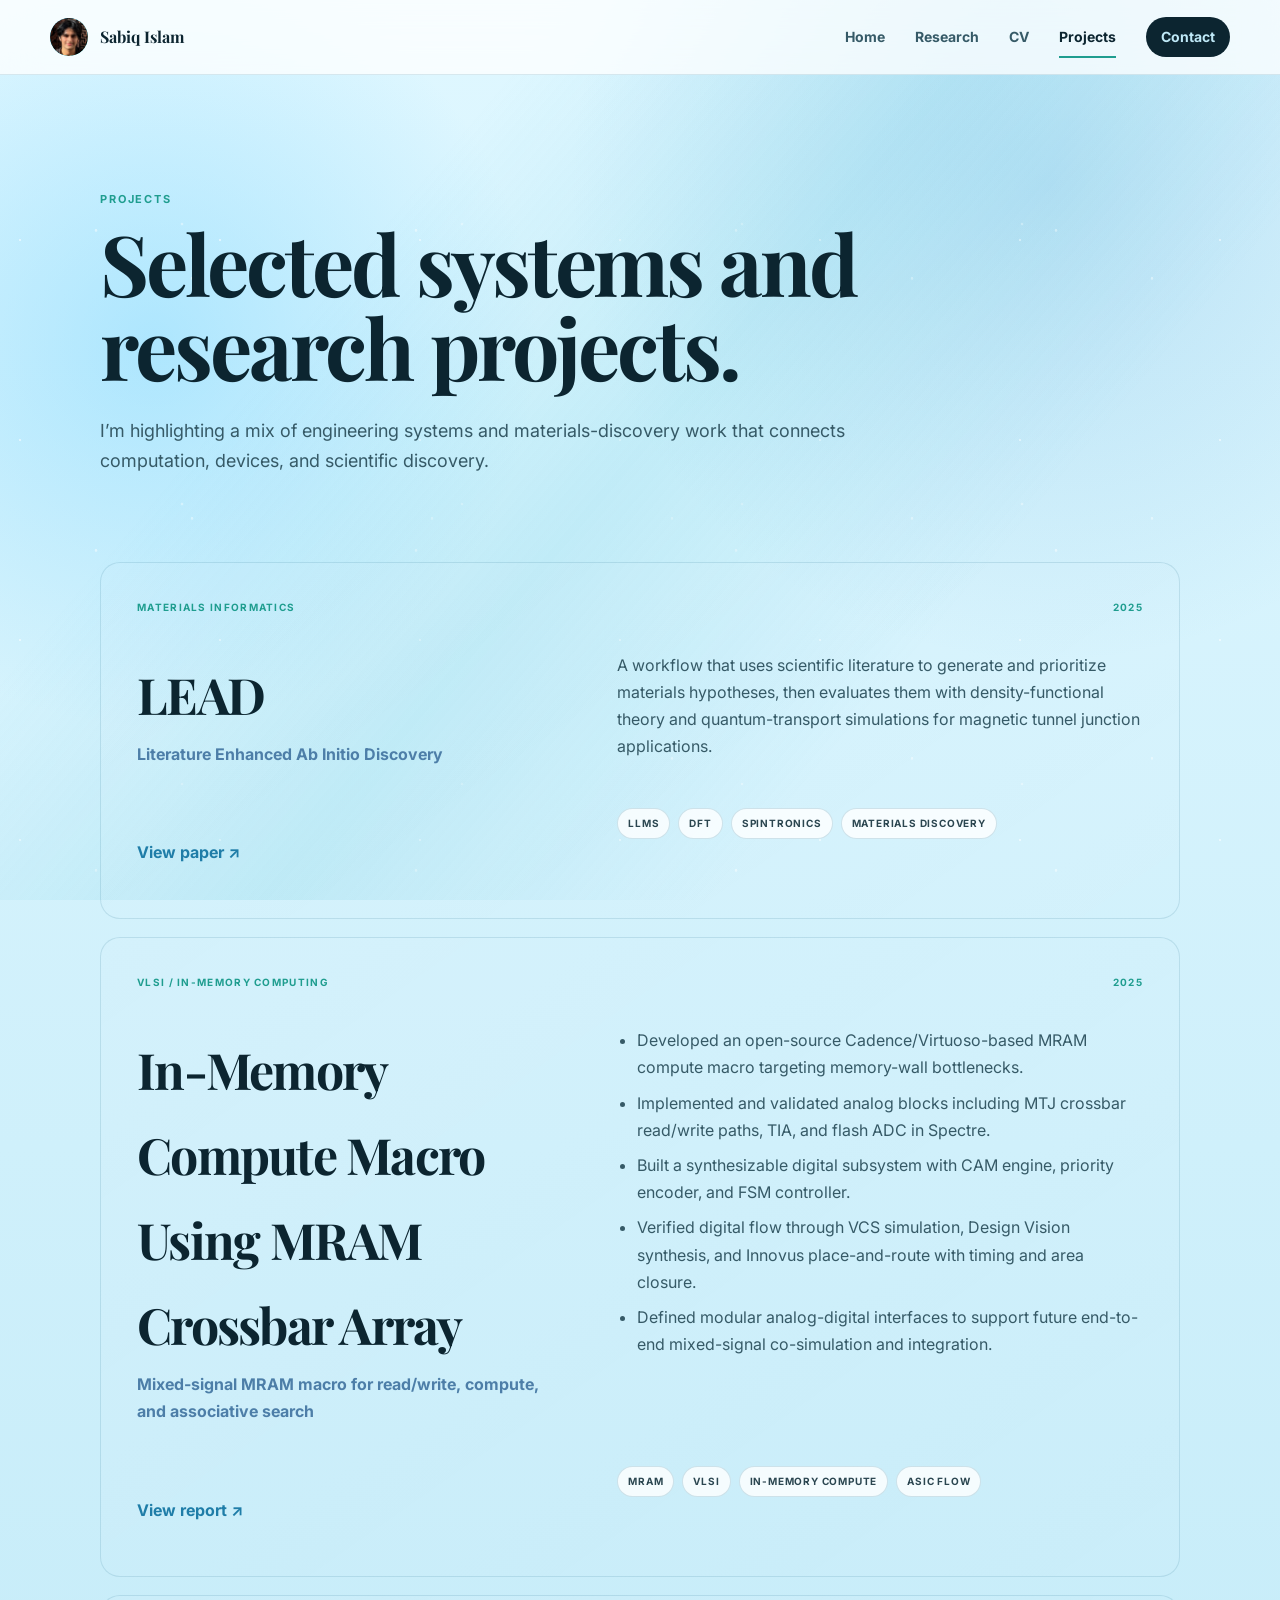
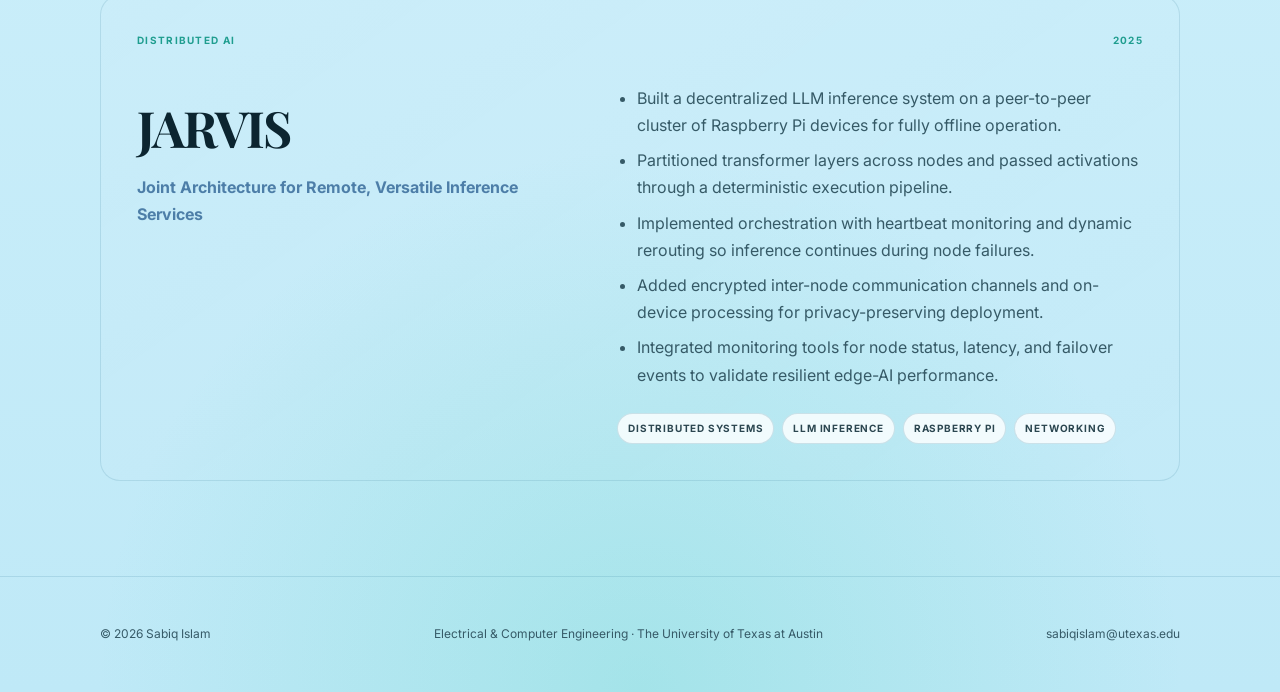
==== projects.html @ fd00f624 "Initial personal website" ====
<!DOCTYPE html>
<html lang="en">
<head>
  <meta charset="UTF-8">
<meta name="viewport" content="width=device-width, initial-scale=1.0">
<meta name="theme-color" content="#160d3b">
<meta name="author" content="Sabiq Islam">
<link rel="icon" href="assets/favicon.svg" type="image/svg+xml">
<link rel="preconnect" href="https://fonts.googleapis.com">
<link rel="preconnect" href="https://fonts.gstatic.com" crossorigin>
<link href="https://fonts.googleapis.com/css2?family=Inter:wght@400;500;600;700&family=Playfair+Display:wght@700;800&display=swap" rel="stylesheet">
<link rel="stylesheet" href="styles.css?v=20260716b">

  <meta name="description" content="Selected engineering and research projects by Sabiq Islam.">
  <title>Projects | Sabiq Islam</title>
</head>
<body>
  <div class="page-glow" aria-hidden="true"></div>
  <header class="site-header">
  <div class="nav-shell">
    <a class="brand" href="index.html" aria-label="Sabiq Islam home">
      <span class="brand-mark"><img src="IMG_9077%202.jpg" alt="Sabiq Islam"></span>
      <span>Sabiq Islam</span>
    </a>
    <button class="menu-toggle" type="button" aria-expanded="false" aria-controls="main-nav">
      <span></span><span></span><span></span>
      <span class="sr-only">Toggle navigation</span>
    </button>
    <nav id="main-nav" class="main-nav" aria-label="Primary navigation">
      <a href="index.html">Home</a>
<a href="research.html">Research</a>
<a href="cv.html">CV</a>
<a href="projects.html" class="active">Projects</a>
      <a class="nav-contact" href="mailto:sabiqislam@utexas.edu">Contact</a>
    </nav>
  </div>
</header>

  <main class="transition-in">
    <section class="page-hero content-shell">
      <p class="eyebrow">Projects</p>
      <h1>Selected systems and research projects.</h1>
      <p>
        I’m highlighting a mix of engineering systems and materials-discovery work that connects
        computation, devices, and scientific discovery.
      </p>
    </section>

    <section class="content-shell project-stack">
      <article class="project-card">
        <div class="project-meta">
          <span>Materials informatics</span>
          <span>2025</span>
        </div>
        <div class="project-content">
          <div>
            <h2>LEAD</h2>
            <p class="project-subtitle">Literature Enhanced Ab Initio Discovery</p>
          </div>
          <p>
            A workflow that uses scientific literature to generate and prioritize materials hypotheses,
            then evaluates them with density-functional theory and quantum-transport simulations for
            magnetic tunnel junction applications.
          </p>
          <ul class="tag-list">
            <li>LLMs</li><li>DFT</li><li>Spintronics</li><li>Materials discovery</li>
          </ul>
          <p><a class="text-link" href="Advanced%20Materials%20-%202025%20-%20Islam%20-%20LEAD%20%20Literature%20Enhanced%20Ab%20Initio%20Discovery%20of%20Nitride%20Dusting%20Layers%20for%20Enhanced%20(2).pdf" target="_blank" rel="noreferrer">View paper <span>↗</span></a></p>
        </div>
      </article>

      <article class="project-card">
        <div class="project-meta">
          <span>VLSI / In-memory computing</span>
          <span>2025</span>
        </div>
        <div class="project-content">
          <div>
            <h2>In-Memory Compute Macro Using MRAM Crossbar Array</h2>
            <p class="project-subtitle">Mixed-signal MRAM macro for read/write, compute, and associative search</p>
          </div>
          <ul class="project-details">
            <li>Developed an open-source Cadence/Virtuoso-based MRAM compute macro targeting memory-wall bottlenecks.</li>
            <li>Implemented and validated analog blocks including MTJ crossbar read/write paths, TIA, and flash ADC in Spectre.</li>
            <li>Built a synthesizable digital subsystem with CAM engine, priority encoder, and FSM controller.</li>
            <li>Verified digital flow through VCS simulation, Design Vision synthesis, and Innovus place-and-route with timing and area closure.</li>
            <li>Defined modular analog-digital interfaces to support future end-to-end mixed-signal co-simulation and integration.</li>
          </ul>
          <ul class="tag-list">
            <li>MRAM</li><li>VLSI</li><li>In-memory compute</li><li>ASIC flow</li>
          </ul>
          <p><a class="text-link" href="VLSI1_Final_Project_Report%20%282%29%20%281%29.pdf" target="_blank" rel="noreferrer">View report <span>↗</span></a></p>
        </div>
      </article>

      <article class="project-card">
        <div class="project-meta">
          <span>Distributed AI</span>
          <span>2025</span>
        </div>
        <div class="project-content">
          <div>
            <h2>JARVIS</h2>
            <p class="project-subtitle">Joint Architecture for Remote, Versatile Inference Services</p>
          </div>
          <ul class="project-details">
            <li>Built a decentralized LLM inference system on a peer-to-peer cluster of Raspberry Pi devices for fully offline operation.</li>
            <li>Partitioned transformer layers across nodes and passed activations through a deterministic execution pipeline.</li>
            <li>Implemented orchestration with heartbeat monitoring and dynamic rerouting so inference continues during node failures.</li>
            <li>Added encrypted inter-node communication channels and on-device processing for privacy-preserving deployment.</li>
            <li>Integrated monitoring tools for node status, latency, and failover events to validate resilient edge-AI performance.</li>
          </ul>
          <ul class="tag-list">
            <li>Distributed systems</li><li>LLM inference</li><li>Raspberry Pi</li><li>Networking</li>
          </ul>
        </div>
      </article>
    </section>
  </main>
  <footer class="site-footer">
  <div class="content-shell footer-inner">
    <p>© <span data-current-year></span> Sabiq Islam</p>
    <p>Electrical &amp; Computer Engineering · The University of Texas at Austin</p>
    <a href="mailto:sabiqislam@utexas.edu">sabiqislam@utexas.edu</a>
  </div>
</footer>
<script src="script.js?v=20260716a"></script>

</body>
</html>
---- styles.css ----
:root {
  --background: #dff7ff;
  --background-deep: #bfe9f7;
  --panel: rgba(255, 255, 255, 0.72);
  --panel-solid: #f2fcff;
  --nav: rgba(255, 255, 255, 0.76);
  --text: #0c2530;
  --muted: #365a67;
  --accent: #1f7da8;
  --accent-bright: #1f9d8f;
  --purple: #4d7ea8;
  --line: rgba(47, 120, 151, 0.16);
  --shadow: 0 25px 80px rgba(49, 112, 140, 0.16);
  --body: "Inter", Arial, sans-serif;
  --display: "Playfair Display", Georgia, serif;
  --shell: min(1080px, calc(100vw - 38px));
}

* {
  box-sizing: border-box;
}

html {
  scroll-behavior: smooth;
}

body {
  margin: 0;
  min-height: 100vh;
  color: var(--text);
  background:
    radial-gradient(circle at 12% 15%, rgba(89, 202, 255, 0.35), transparent 24rem),
    radial-gradient(circle at 82% 8%, rgba(73, 159, 214, 0.24), transparent 30rem),
    radial-gradient(circle at 50% 100%, rgba(83, 211, 191, 0.25), transparent 34rem),
    linear-gradient(180deg, var(--background), var(--background-deep));
  font-family: var(--body);
  font-size: 16px;
  line-height: 1.7;
  overflow-x: hidden;
}

body::before {
  content: "";
  position: fixed;
  inset: 0;
  z-index: -2;
  pointer-events: none;
  opacity: 0.55;
  background-image:
    radial-gradient(circle at 10% 20%, rgba(255,255,255,.95) 0 1px, transparent 1.6px),
    radial-gradient(circle at 80% 16%, rgba(255,255,255,.78) 0 1px, transparent 1.6px),
    radial-gradient(circle at 65% 80%, rgba(255,255,255,.7) 0 1px, transparent 1.7px),
    radial-gradient(circle at 30% 72%, rgba(255,255,255,.86) 0 1px, transparent 1.7px);
  background-size: 200px 200px, 240px 240px, 280px 280px, 320px 320px;
}

.page-glow {
  position: fixed;
  inset: 0;
  z-index: -1;
  pointer-events: none;
  background: linear-gradient(130deg, transparent 28%, rgba(74, 196, 219, 0.16), transparent 72%);
}

a {
  color: inherit;
  text-decoration: none;
}

a:focus-visible,
button:focus-visible {
  outline: 3px solid var(--accent-bright);
  outline-offset: 4px;
}

button {
  color: inherit;
  font: inherit;
}

img {
  display: block;
  max-width: 100%;
}

h1, h2, h3, p {
  margin-top: 0;
}

h1, h2, h3 {
  font-family: var(--display);
  letter-spacing: -0.035em;
}

.content-shell {
  width: var(--shell);
  margin-inline: auto;
}

.sr-only {
  position: absolute;
  width: 1px;
  height: 1px;
  padding: 0;
  margin: -1px;
  overflow: hidden;
  clip: rect(0, 0, 0, 0);
  white-space: nowrap;
  border: 0;
}

.site-header {
  position: sticky;
  top: 0;
  z-index: 100;
  background: var(--nav);
  border-bottom: 1px solid var(--line);
  backdrop-filter: blur(18px);
}

.nav-shell {
  width: min(1180px, calc(100vw - 30px));
  min-height: 74px;
  margin-inline: auto;
  display: flex;
  align-items: center;
  justify-content: space-between;
}

.brand {
  display: inline-flex;
  align-items: center;
  gap: 12px;
  font-family: var(--display);
  font-weight: 700;
}

.brand-mark {
  display: grid;
  place-items: center;
  width: 38px;
  height: 38px;
  overflow: hidden;
  color: #100a2d;
  background: linear-gradient(135deg, var(--accent), var(--accent-bright));
  border-radius: 50%;
  font-size: 13px;
  letter-spacing: -0.04em;
}

.brand-mark img {
  width: 100%;
  height: 100%;
  object-fit: cover;
  border-radius: 50%;
}

.main-nav {
  display: flex;
  align-items: center;
  gap: 30px;
  color: var(--muted);
  font-size: 14px;
  font-weight: 700;
}

.main-nav a {
  position: relative;
  transition: color 160ms ease;
}

.main-nav a:hover,
.main-nav a.active {
  color: var(--text);
}

.main-nav a.active::after {
  content: "";
  position: absolute;
  left: 0;
  right: 0;
  bottom: -9px;
  height: 2px;
  background: var(--accent-bright);
}

.main-nav .nav-contact {
  padding: 8px 15px;
  color: var(--background-deep);
  background: var(--text);
  border-radius: 999px;
}

.main-nav .nav-contact::after {
  display: none;
}

.menu-toggle {
  display: none;
  width: 43px;
  height: 43px;
  padding: 0;
  background: transparent;
  border: 0;
}

.menu-toggle > span:not(.sr-only) {
  display: block;
  width: 22px;
  height: 2px;
  margin: 5px auto;
  background: var(--text);
  border-radius: 2px;
}

.transition-in {
  animation: transition-in 650ms ease both;
}

@keyframes transition-in {
  from { opacity: 0; transform: translateY(16px); }
  to { opacity: 1; transform: translateY(0); }
}

.hero {
  min-height: 690px;
  padding-block: 112px 90px;
  display: grid;
  grid-template-columns: 1.18fr 0.82fr;
  align-items: center;
  gap: 86px;
}

.hero-no-portrait {
  min-height: auto;
  grid-template-columns: 1fr;
}

.eyebrow,
.section-label {
  color: var(--accent-bright);
  font-size: 11px;
  font-weight: 700;
  letter-spacing: 0.17em;
  text-transform: uppercase;
}

.hero h1 {
  margin-bottom: 22px;
  font-size: clamp(56px, 7.8vw, 94px);
  line-height: 0.97;
}

.hero h1 span {
  display: block;
  color: var(--accent);
}

.hero-photo-wrap {
  width: min(760px, 100%);
  margin: 8px 0 26px;
  border-radius: 24px;
  overflow: hidden;
  box-shadow: var(--shadow);
  border: 1px solid rgba(47, 120, 151, 0.18);
}

.hero-photo {
  width: 100%;
  height: auto;
  max-height: 460px;
  object-fit: cover;
  display: block;
}

.hero-photo-caption {
  margin: 10px 14px 12px;
  color: var(--muted);
  font-size: 13px;
  font-weight: 600;
}

.hero-role {
  max-width: 700px;
  margin-bottom: 20px;
  color: #2d4b58;
  font-family: var(--display);
  font-size: clamp(20px, 2.2vw, 28px);
  line-height: 1.45;
}

.hero-bio {
  max-width: 710px;
  color: var(--muted);
  font-size: 17px;
}

.link-row {
  display: flex;
  flex-wrap: wrap;
  gap: 12px 20px;
  margin-top: 30px;
}

.link-row a,
.text-link {
  color: var(--accent);
  font-weight: 700;
}

.link-row a:hover,
.text-link:hover {
  color: var(--accent-bright);
}

.portrait-wrap {
  position: relative;
  justify-self: center;
}

.portrait-frame {
  width: min(330px, 78vw);
  padding: 14px;
  background: linear-gradient(135deg, rgba(143,185,255,.65), rgba(113,231,209,.24), rgba(184,154,255,.5));
  border-radius: 46% 54% 52% 48% / 42% 44% 56% 58%;
  box-shadow: var(--shadow);
}

.portrait-frame img {
  width: 100%;
  aspect-ratio: 1;
  object-fit: cover;
  border-radius: 44% 56% 50% 50% / 44% 44% 56% 56%;
}

.portrait-note {
  position: absolute;
  right: -52px;
  bottom: 18px;
  display: grid;
  padding: 15px 18px;
  background: rgba(20, 12, 53, .9);
  border: 1px solid var(--line);
  border-radius: 13px;
  box-shadow: var(--shadow);
  backdrop-filter: blur(12px);
}

.portrait-note strong {
  font-family: var(--display);
  font-size: 14px;
}

.portrait-note span {
  color: var(--muted);
  font-size: 12px;
}

.intro-grid,
.two-column-section {
  padding-block: 110px;
  display: grid;
  grid-template-columns: 0.86fr 1.14fr;
  gap: 90px;
  border-top: 1px solid var(--line);
}

.intro-grid h2,
.section-heading h2,
.featured-copy h2,
.two-column-section h2,
.repository-note h2 {
  margin-bottom: 0;
  font-size: clamp(37px, 4.4vw, 58px);
  line-height: 1.08;
}

.prose {
  color: var(--muted);
  font-size: 17px;
}

.prose p:last-child {
  margin-bottom: 0;
}

.section-block,
.publication-section,
.presentation-section,
.repository-note {
  padding-block: 110px;
}

.section-heading {
  margin-bottom: 46px;
}

.interest-grid {
  display: grid;
  grid-template-columns: repeat(2, 1fr);
  gap: 16px;
}

.interest-card {
  min-height: 260px;
  padding: 28px;
  background: linear-gradient(145deg, rgba(255,255,255,.82), rgba(240,252,255,.78));
  border: 1px solid rgba(47, 120, 151, 0.16);
  border-radius: 19px;
  transition: transform 180ms ease, border-color 180ms ease;
}

.interest-card:hover {
  transform: translateY(-4px);
  border-color: rgba(113,231,209,.38);
}

.interest-card > span {
  display: block;
  margin-bottom: 55px;
  color: var(--accent-bright);
  font-family: var(--display);
  font-size: 12px;
}

.interest-card h3 {
  margin-bottom: 12px;
  font-size: 25px;
}

.interest-card p {
  margin-bottom: 0;
  color: var(--muted);
}

.featured-section {
  margin-bottom: 115px;
  padding: 54px;
  display: grid;
  grid-template-columns: 1.1fr .9fr;
  align-items: center;
  gap: 70px;
  background:
    radial-gradient(circle at 90% 10%, rgba(143,185,255,.2), transparent 32%),
    rgba(240, 252, 255, 0.9);
  border: 1px solid rgba(47, 120, 151, 0.16);
  border-radius: 26px;
  box-shadow: var(--shadow);
}

.featured-copy p:not(.section-label) {
  color: var(--muted);
  font-size: 17px;
}

.research-diagram {
  display: grid;
  justify-items: center;
}

.diagram-node {
  width: min(250px, 100%);
  padding: 14px 18px;
  text-align: center;
  background: rgba(11, 7, 30, .56);
  border: 1px solid var(--line);
  border-radius: 999px;
  font-family: var(--display);
  font-size: 14px;
  font-weight: 700;
}

.diagram-node.accent {
  color: var(--background-deep);
  background: var(--accent-bright);
}

.diagram-line {
  width: 1px;
  height: 28px;
  background: linear-gradient(var(--line), var(--accent-bright));
}

.contact-band {
  padding-block: 90px;
  color: var(--background-deep);
  background: linear-gradient(120deg, var(--accent), var(--accent-bright));
}

.contact-band-inner {
  display: flex;
  align-items: end;
  justify-content: space-between;
  gap: 70px;
}

.contact-band .section-label {
  color: var(--background-deep);
  opacity: .65;
}

.contact-band h2 {
  max-width: 750px;
  margin-bottom: 0;
  font-size: clamp(37px, 4.5vw, 61px);
  line-height: 1.04;
}

.contact-band a {
  flex: none;
  padding-bottom: 5px;
  border-bottom: 2px solid var(--background-deep);
  font-family: var(--display);
  font-weight: 700;
}

.page-hero {
  padding-block: 115px 85px;
}

.page-hero.compact {
  padding-bottom: 55px;
}

.page-hero h1 {
  max-width: 970px;
  margin-bottom: 28px;
  font-size: clamp(50px, 7vw, 84px);
  line-height: 1;
}

.page-hero > p:last-child {
  max-width: 780px;
  margin-bottom: 0;
  color: var(--muted);
  font-size: 18px;
}

.research-themes {
  display: grid;
  gap: 18px;
  padding-bottom: 80px;
}

.theme-card {
  padding: 42px;
  display: grid;
  grid-template-columns: 75px 1fr;
  gap: 28px;
  background: rgba(255, 255, 255, 0.82);
  border: 1px solid rgba(47, 120, 151, 0.16);
  border-radius: 20px;
}

.theme-index {
  color: var(--accent);
  font-family: var(--display);
  font-weight: 700;
}

.theme-card h2 {
  margin-bottom: 16px;
  font-size: clamp(31px, 4vw, 49px);
  line-height: 1.1;
}

.theme-card p:not(.section-label) {
  max-width: 830px;
  color: var(--muted);
}

.tag-list {
  display: flex;
  flex-wrap: wrap;
  gap: 8px;
  padding: 0;
  margin: 24px 0 0;
  list-style: none;
}

.tag-list li {
  padding: 6px 10px;
  color: #d8d0ec;
  color: #2b4650;
  background: rgba(255,255,255,.8);
  border: 1px solid rgba(47, 120, 151, 0.2);
  border-radius: 999px;
  font-size: 10px;
  font-weight: 700;
  letter-spacing: .08em;
  text-transform: uppercase;
}

.publication-section,
.presentation-section {
  border-top: 1px solid var(--line);
}

.publication-list {
  border-top: 1px solid var(--line);
}

.publication {
  padding: 30px 0;
  display: grid;
  grid-template-columns: 90px 1fr;
  gap: 32px;
  border-bottom: 1px solid var(--line);
}

.pub-year {
  color: var(--accent-bright);
  font-family: var(--display);
  font-weight: 700;
}

.publication h3 {
  max-width: 850px;
  margin-bottom: 12px;
  font-size: 21px;
  line-height: 1.4;
}

.publication h3 a:hover {
  color: var(--accent);
}

.publication p {
  margin-bottom: 4px;
  color: var(--muted);
}

.publication .venue {
  color: var(--purple);
  font-weight: 700;
}

.bordered-prose {
  padding-left: 30px;
  border-left: 2px solid var(--accent-bright);
}

.bordered-prose h3 {
  color: var(--text);
  font-size: 25px;
}

.presentation-list {
  display: grid;
  grid-template-columns: repeat(2, 1fr);
  gap: 16px;
}

.presentation-list article {
  min-height: 260px;
  padding: 27px;
  background: rgba(255,255,255,.8);
  border: 1px solid rgba(47, 120, 151, 0.16);
  border-radius: 17px;
}

.presentation-list span {
  color: var(--accent-bright);
  font-size: 11px;
  font-weight: 700;
  letter-spacing: .1em;
  text-transform: uppercase;
}

.presentation-list h3 {
  margin: 25px 0 15px;
  font-size: 21px;
  line-height: 1.35;
}

.presentation-list p {
  margin-bottom: 0;
  color: var(--muted);
}

.cv-actions {
  display: flex;
  flex-wrap: wrap;
  gap: 12px;
}

.print-button,
.cv-actions a {
  min-height: 43px;
  padding: 0 17px;
  display: inline-flex;
  align-items: center;
  justify-content: center;
  border-radius: 999px;
  font-size: 13px;
  font-weight: 700;
}

.print-button {
  color: var(--background-deep);
  background: var(--accent-bright);
  border: 0;
  cursor: pointer;
}

.cv-actions a {
  border: 1px solid var(--line);
}

.cv-layout {
  padding-bottom: 120px;
  display: grid;
  grid-template-columns: 260px 1fr;
  gap: 70px;
}

.cv-sidebar {
  align-self: start;
  position: sticky;
  top: 110px;
}

.cv-name {
  padding-bottom: 25px;
  border-bottom: 1px solid var(--line);
}

.cv-name h2 {
  margin-bottom: 5px;
  font-size: 30px;
}

.cv-name p {
  margin-bottom: 0;
  color: var(--muted);
  font-size: 14px;
}

.sidebar-block {
  padding: 24px 0;
  display: grid;
  gap: 8px;
  border-bottom: 1px solid var(--line);
}

.sidebar-block h3 {
  margin-bottom: 7px;
  color: var(--accent-bright);
  font-size: 12px;
  letter-spacing: .1em;
  text-transform: uppercase;
}

.sidebar-block a,
.sidebar-block span {
  color: var(--muted);
  font-size: 13px;
}

.sidebar-block a:hover {
  color: var(--accent);
}

.cv-main {
  padding: 42px;
  color: #21353f;
  background: #f7fcff;
  border-radius: 17px;
  box-shadow: var(--shadow);
}

.cv-section + .cv-section {
  margin-top: 48px;
}

.cv-section > h2 {
  margin-bottom: 24px;
  padding-bottom: 9px;
  color: #23424b;
  border-bottom: 2px solid #23424b;
  font-size: 24px;
  text-transform: uppercase;
  letter-spacing: .025em;
}

.cv-entry {
  display: grid;
  grid-template-columns: 140px 1fr;
  gap: 25px;
  margin-bottom: 26px;
}

.cv-entry:last-child {
  margin-bottom: 0;
}

.cv-date {
  color: #5a5071;
  font-size: 13px;
  font-weight: 700;
}

.cv-entry h3 {
  margin-bottom: 4px;
  color: #191427;
  font-size: 18px;
  line-height: 1.35;
}

.cv-entry p,
.cv-entry li {
  color: #50485d;
  font-size: 14px;
  line-height: 1.55;
}

.cv-entry .institution {
  margin-bottom: 8px;
  color: #5b448c;
  font-weight: 700;
}

.cv-entry ul {
  padding-left: 19px;
  margin: 8px 0 0;
}

.skills-grid {
  display: grid;
  grid-template-columns: repeat(2, 1fr);
  gap: 23px;
}

.skills-grid h3 {
  margin-bottom: 6px;
  color: #191427;
  font-size: 16px;
}

.skills-grid p {
  margin-bottom: 0;
  color: #50485d;
  font-size: 14px;
}

.project-stack {
  display: grid;
  gap: 18px;
  padding-bottom: 95px;
}

.project-card {
  padding: 36px;
  background:
    linear-gradient(145deg, rgba(255,255,255,.052), rgba(255,255,255,.018));
  border: 1px solid var(--line);
  border-radius: 20px;
}

.project-meta {
  margin-bottom: 36px;
  display: flex;
  justify-content: space-between;
  color: var(--accent-bright);
  font-size: 10px;
  font-weight: 700;
  letter-spacing: .13em;
  text-transform: uppercase;
}

.project-content {
  display: grid;
  grid-template-columns: .78fr 1fr;
  column-gap: 70px;
}

.project-content h2 {
  margin-bottom: 4px;
  font-size: clamp(31px, 4vw, 50px);
}

.project-subtitle {
  color: var(--purple);
  font-weight: 700;
}

.project-content > p {
  color: var(--muted);
}

.project-details {
  margin: 0;
  padding-left: 20px;
  color: var(--muted);
}

.project-details li + li {
  margin-top: 8px;
}

.project-content .tag-list {
  grid-column: 2;
}

.repository-note {
  border-top: 1px solid var(--line);
}

.repository-note h2 {
  max-width: 850px;
  margin-bottom: 25px;
}

.site-footer {
  border-top: 1px solid var(--line);
}

.footer-inner {
  min-height: 115px;
  display: flex;
  align-items: center;
  justify-content: space-between;
  gap: 30px;
  color: var(--muted);
  font-size: 12px;
}

.footer-inner p {
  margin-bottom: 0;
}

.footer-inner a:hover {
  color: var(--accent);
}

@media (max-width: 900px) {
  .hero {
    grid-template-columns: 1fr;
    gap: 70px;
  }

  .portrait-wrap {
    grid-row: 1;
  }

  .hero-copy {
    grid-row: 2;
  }

  .intro-grid,
  .two-column-section,
  .featured-section {
    grid-template-columns: 1fr;
    gap: 45px;
  }

  .project-content {
    grid-template-columns: 1fr;
    gap: 15px;
  }

  .project-content .tag-list {
    grid-column: auto;
  }

  .cv-layout {
    grid-template-columns: 1fr;
    gap: 30px;
  }

  .cv-sidebar {
    position: static;
    display: grid;
    grid-template-columns: repeat(3, 1fr);
    gap: 16px;
  }

  .cv-name,
  .sidebar-block {
    padding: 20px;
    border: 1px solid var(--line);
    border-radius: 13px;
  }

  .presentation-list {
    grid-template-columns: 1fr;
  }

  .contact-band-inner {
    align-items: flex-start;
    flex-direction: column;
  }
}

@media (max-width: 720px) {
  :root {
    --shell: min(100% - 26px, 1080px);
  }

  .nav-shell {
    min-height: 66px;
  }

  .menu-toggle {
    display: block;
    z-index: 102;
  }

  .main-nav {
    position: fixed;
    inset: 0;
    z-index: 101;
    padding: 95px 30px 40px;
    display: flex;
    flex-direction: column;
    align-items: flex-start;
    justify-content: flex-start;
    gap: 24px;
    background: rgba(13, 8, 38, .985);
    font-family: var(--display);
    font-size: 28px;
    opacity: 0;
    visibility: hidden;
    transform: translateY(-12px);
    transition: opacity 170ms ease, visibility 170ms ease, transform 170ms ease;
  }

  .main-nav.open {
    opacity: 1;
    visibility: visible;
    transform: translateY(0);
  }

  .main-nav a.active::after {
    bottom: -5px;
  }

  .main-nav .nav-contact {
    margin-top: 8px;
    font-size: 15px;
  }

  body.menu-open {
    overflow: hidden;
  }

  .hero {
    min-height: auto;
    padding-block: 80px;
  }

  .portrait-frame {
    width: min(280px, 75vw);
  }

  .portrait-note {
    right: -15px;
  }

  .hero h1 {
    font-size: clamp(50px, 16vw, 72px);
  }

  .intro-grid,
  .two-column-section,
  .section-block,
  .publication-section,
  .presentation-section,
  .repository-note {
    padding-block: 80px;
  }

  .interest-grid,
  .skills-grid {
    grid-template-columns: 1fr;
  }

  .featured-section {
    margin-bottom: 80px;
    padding: 30px 23px;
  }

  .page-hero {
    padding-block: 82px 62px;
  }

  .page-hero h1 {
    font-size: clamp(48px, 14vw, 69px);
  }

  .theme-card {
    grid-template-columns: 1fr;
    padding: 27px 23px;
  }

  .publication {
    grid-template-columns: 1fr;
    gap: 8px;
  }

  .cv-sidebar {
    grid-template-columns: 1fr;
  }

  .cv-main {
    padding: 28px 20px;
  }

  .cv-entry {
    grid-template-columns: 1fr;
    gap: 6px;
  }

  .project-card {
    padding: 26px 22px;
  }

  .footer-inner {
    padding-block: 26px;
    align-items: flex-start;
    flex-direction: column;
    gap: 7px;
  }
}

@media print {
  body {
    color: #000;
    background: #fff;
    font-size: 10.5pt;
  }

  body::before,
  .page-glow,
  .site-header,
  .site-footer,
  .page-hero,
  .cv-sidebar {
    display: none !important;
  }

  .cv-layout,
  .content-shell {
    display: block;
    width: 100%;
    padding: 0;
    margin: 0;
  }

  .cv-main {
    padding: 0;
    box-shadow: none;
    border-radius: 0;
  }

  .cv-section {
    break-inside: avoid;
  }

  .cv-entry {
    break-inside: avoid;
  }

  .cv-section > h2 {
    font-size: 15pt;
  }

  .cv-entry h3 {
    font-size: 11pt;
  }

  .cv-entry p,
  .cv-entry li,
  .skills-grid p {
    font-size: 9.5pt;
  }

  a {
    color: #000;
  }
}

@media (prefers-reduced-motion: reduce) {
  *,
  *::before,
  *::after {
    scroll-behavior: auto !important;
    animation-duration: .001ms !important;
    animation-iteration-count: 1 !important;
    transition-duration: .001ms !important;
  }
}
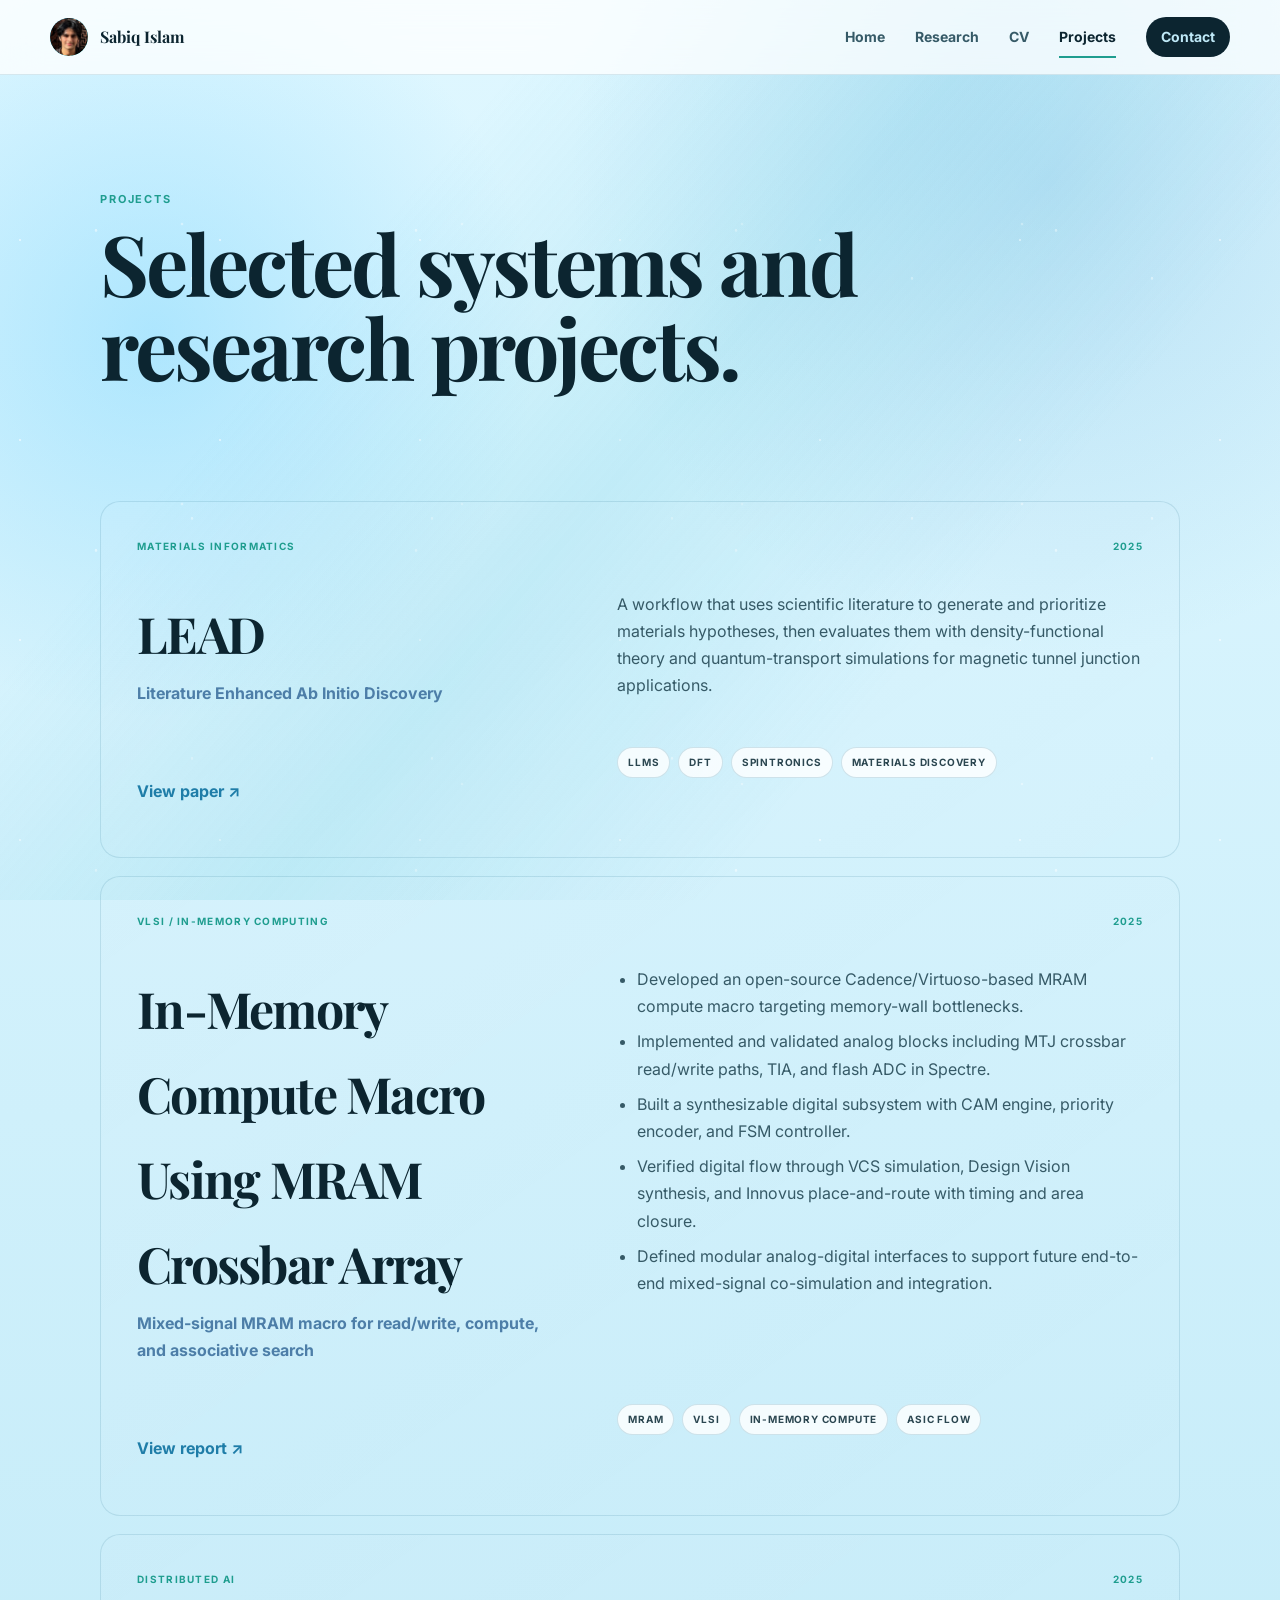
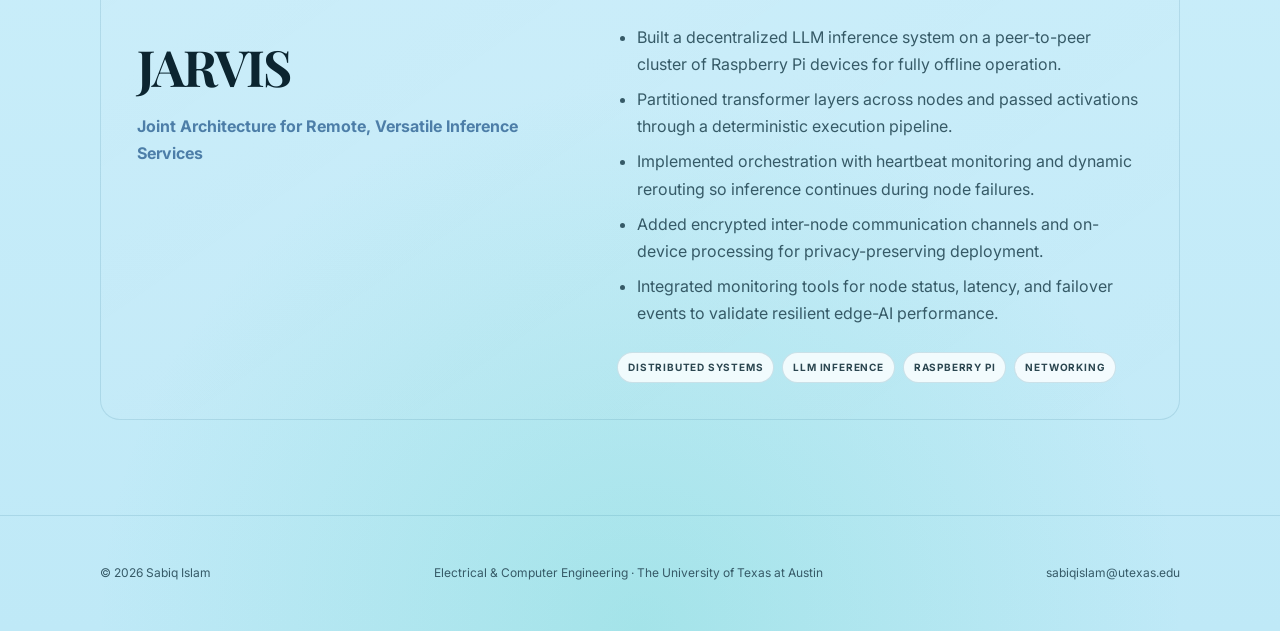
==== commit 3e2a9265: "Remove projects hero caption" ====
--- a/projects.html
+++ b/projects.html
@@ -40,10 +40,6 @@
     <section class="page-hero content-shell">
       <p class="eyebrow">Projects</p>
       <h1>Selected systems and research projects.</h1>
-      <p>
-        I’m highlighting a mix of engineering systems and materials-discovery work that connects
-        computation, devices, and scientific discovery.
-      </p>
     </section>
 
     <section class="content-shell project-stack">
